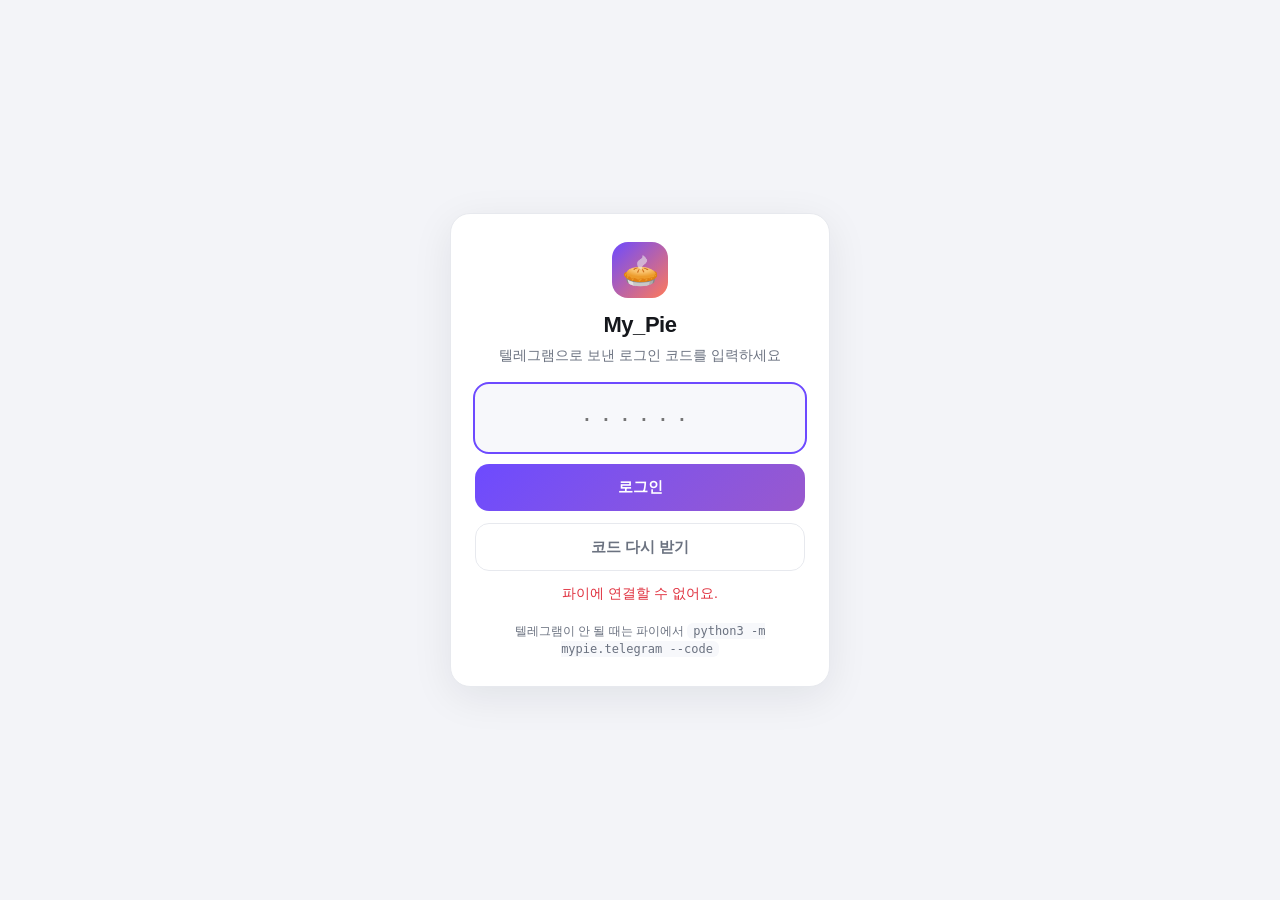
==== mypie/static/login.html @ 28e2cae4 "Add Telegram login codes and notifications, set up from the web page - When Telegram is connected, t" ====
<!doctype html>
<html lang="ko">
<head>
<meta charset="utf-8">
<meta name="viewport" content="width=device-width, initial-scale=1">
<title>My_Pie 로그인</title>
<link rel="icon" href="data:image/svg+xml,<svg xmlns='http://www.w3.org/2000/svg' viewBox='0 0 100 100'><text y='.9em' font-size='90'>🥧</text></svg>">
<style>
  :root { --bg: #f3f4f8; --card: #fff; --text: #15171c; --muted: #6b7280; --line: #e7e9ee;
          --brand: #6d4aff; --brand2: #ff7a59; --ok: #16a34a; --bad: #e0313f; --soft: #f7f8fb; }
  @media (prefers-color-scheme: dark) {
    :root { --bg: #0d0f14; --card: #161a21; --text: #e8eaee; --muted: #9aa1ad; --line: #262b35;
            --brand: #9b85ff; --brand2: #ff9a7f; --ok: #3ad07f; --bad: #ff5c6c; --soft: #1b2029; }
  }
  * { box-sizing: border-box; }
  body { margin: 0; min-height: 100vh; display: grid; place-items: center; padding: 16px; background: var(--bg); color: var(--text);
         font: 15px/1.5 -apple-system, BlinkMacSystemFont, "Segoe UI", "Malgun Gothic", "Apple SD Gothic Neo", "Noto Sans KR", sans-serif; }
  .card { width: 100%; max-width: 380px; background: var(--card); border: 1px solid var(--line); border-radius: 20px; padding: 28px 24px;
          box-shadow: 0 10px 40px rgba(16, 24, 40, .08); text-align: center; }
  .logo { width: 56px; height: 56px; margin: 0 auto 10px; border-radius: 16px; display: grid; place-items: center; font-size: 30px;
          background: linear-gradient(135deg, var(--brand), var(--brand2)); }
  h1 { font-size: 22px; margin: 0 0 4px; letter-spacing: -0.02em; }
  p { color: var(--muted); margin: 0 0 18px; font-size: 14px; }
  input { width: 100%; font: inherit; font-size: 28px; letter-spacing: .4em; text-align: center; padding: 12px; border-radius: 14px;
          border: 1px solid var(--line); background: var(--soft); color: var(--text); font-variant-numeric: tabular-nums; }
  input:focus { outline: 2px solid var(--brand); border-color: transparent; }
  button { width: 100%; font: inherit; font-weight: 700; padding: 12px; border-radius: 14px; border: 0; margin-top: 12px; cursor: pointer;
           background: linear-gradient(135deg, var(--brand), color-mix(in srgb, var(--brand) 70%, var(--brand2))); color: #fff; min-height: 46px; }
  button.ghost { background: transparent; color: var(--muted); border: 1px solid var(--line); font-weight: 600; }
  button:disabled { opacity: .5; cursor: not-allowed; }
  .msg { min-height: 1.5em; margin-top: 12px; font-size: 14px; }
  .msg.ok { color: var(--ok); } .msg.bad { color: var(--bad); }
  .help { margin-top: 18px; font-size: 12px; color: var(--muted); }
  code { background: var(--soft); padding: 1px 6px; border-radius: 6px; }
</style>
</head>
<body>
<form class="card" id="form">
  <div class="logo">🥧</div>
  <h1>My_Pie</h1>
  <p>텔레그램으로 보낸 로그인 코드를 입력하세요</p>
  <input id="code" inputmode="numeric" autocomplete="one-time-code" maxlength="8" placeholder="······" aria-label="로그인 코드" autofocus>
  <button type="submit" id="go">로그인</button>
  <button type="button" class="ghost" id="resend">코드 다시 받기</button>
  <div class="msg" id="msg"></div>
  <div class="help">텔레그램이 안 될 때는 파이에서 <code>python3 -m mypie.telegram --code</code></div>
</form>
<script>
const $ = (id) => document.getElementById(id);
let cooldown = 0;
function setMsg(text, kind) { $('msg').textContent = text; $('msg').className = 'msg ' + (kind || ''); }
async function post(url, body) {
  const r = await fetch(url, { method: 'POST', headers: { 'Content-Type': 'application/json' }, body: JSON.stringify(body || {}) });
  return r.json();
}
function startCooldown(sec) {
  cooldown = sec;
  const b = $('resend');
  const tick = () => {
    b.disabled = cooldown > 0;
    b.textContent = cooldown > 0 ? `코드 다시 받기 (${cooldown}초)` : '코드 다시 받기';
    if (cooldown-- > 0) setTimeout(tick, 1000);
  };
  tick();
}
async function sendCode() {
  try {
    const d = await post('/api/login/send');
    setMsg(d.message, d.ok ? 'ok' : (d.wait ? '' : 'bad'));
    if (d.wait) startCooldown(d.wait);
  } catch (e) { setMsg('파이에 연결할 수 없어요.', 'bad'); }
}
$('resend').onclick = sendCode;
$('code').oninput = () => { if ($('code').value.length >= 6) $('form').requestSubmit(); };
$('form').onsubmit = async (ev) => {
  ev.preventDefault();
  const code = $('code').value.trim();
  if (!code) return;
  $('go').disabled = true;
  try {
    const d = await post('/api/login/verify', { code });
    if (d.ok) { setMsg('🎉 로그인했어요!', 'ok'); location.href = '/'; return; }
    setMsg(d.message, 'bad');
    $('code').value = ''; $('code').focus();
  } catch (e) { setMsg('파이에 연결할 수 없어요.', 'bad'); }
  finally { $('go').disabled = false; }
};
sendCode();  // 들어오자마자 텔레그램으로 코드 보내기
</script>
</body>
</html>
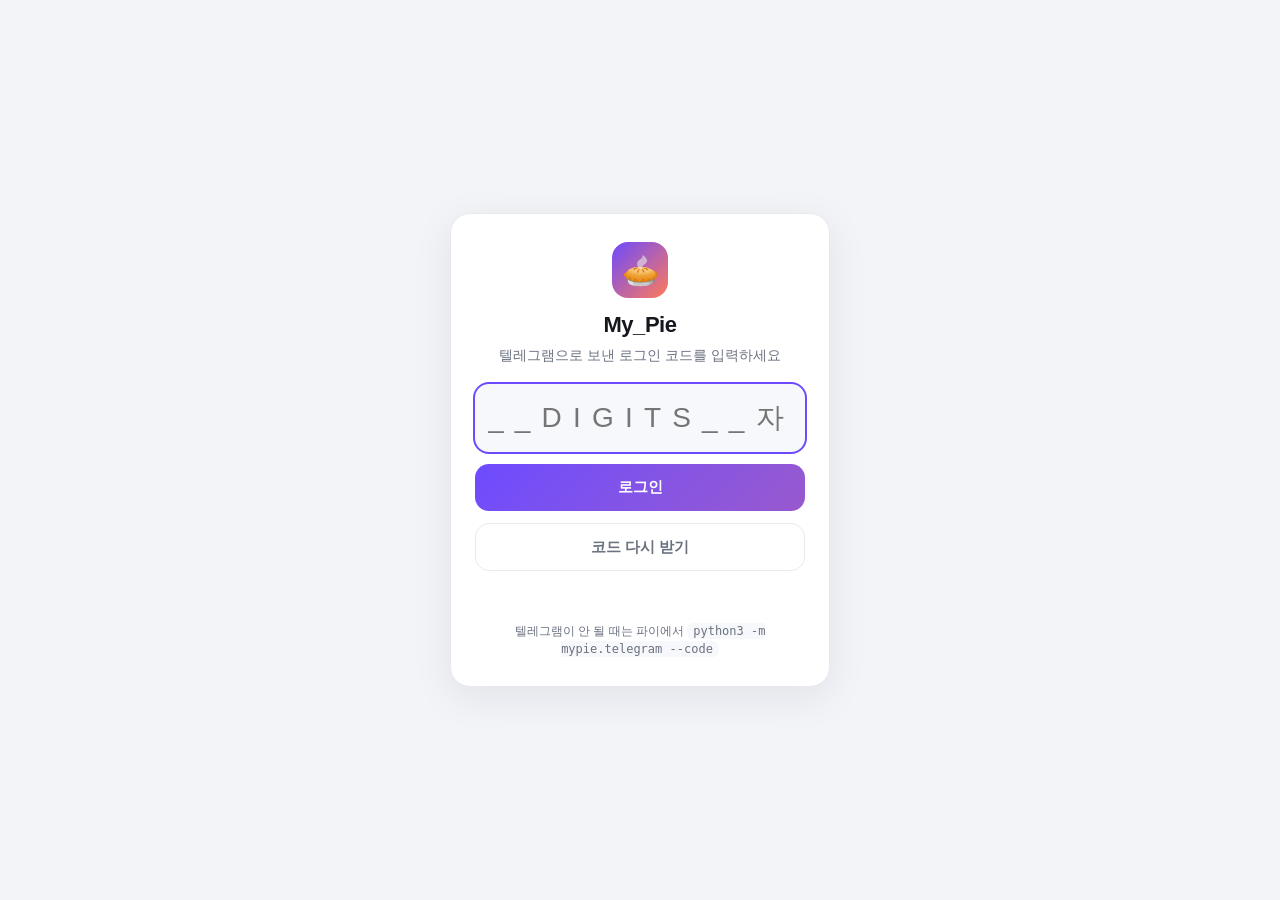
==== commit 195bce45: "Add per-row decision timeframes and 2-digit login codes Timeframes - Each portfolio row picks a time" ====
--- a/mypie/static/login.html
+++ b/mypie/static/login.html
@@ -39,7 +39,7 @@
   <div class="logo">🥧</div>
   <h1>My_Pie</h1>
   <p>텔레그램으로 보낸 로그인 코드를 입력하세요</p>
-  <input id="code" inputmode="numeric" autocomplete="one-time-code" maxlength="8" placeholder="······" aria-label="로그인 코드" autofocus>
+  <input id="code" inputmode="numeric" autocomplete="one-time-code" maxlength="__DIGITS__" placeholder="__DIGITS__자리" aria-label="로그인 코드" autofocus>
   <button type="submit" id="go">로그인</button>
   <button type="button" class="ghost" id="resend">코드 다시 받기</button>
   <div class="msg" id="msg"></div>
@@ -71,7 +71,8 @@
   } catch (e) { setMsg('파이에 연결할 수 없어요.', 'bad'); }
 }
 $('resend').onclick = sendCode;
-$('code').oninput = () => { if ($('code').value.length >= 6) $('form').requestSubmit(); };
+const DIGITS = __DIGITS__;
+$('code').oninput = () => { if ($('code').value.length >= DIGITS) $('form').requestSubmit(); };
 $('form').onsubmit = async (ev) => {
   ev.preventDefault();
   const code = $('code').value.trim();
